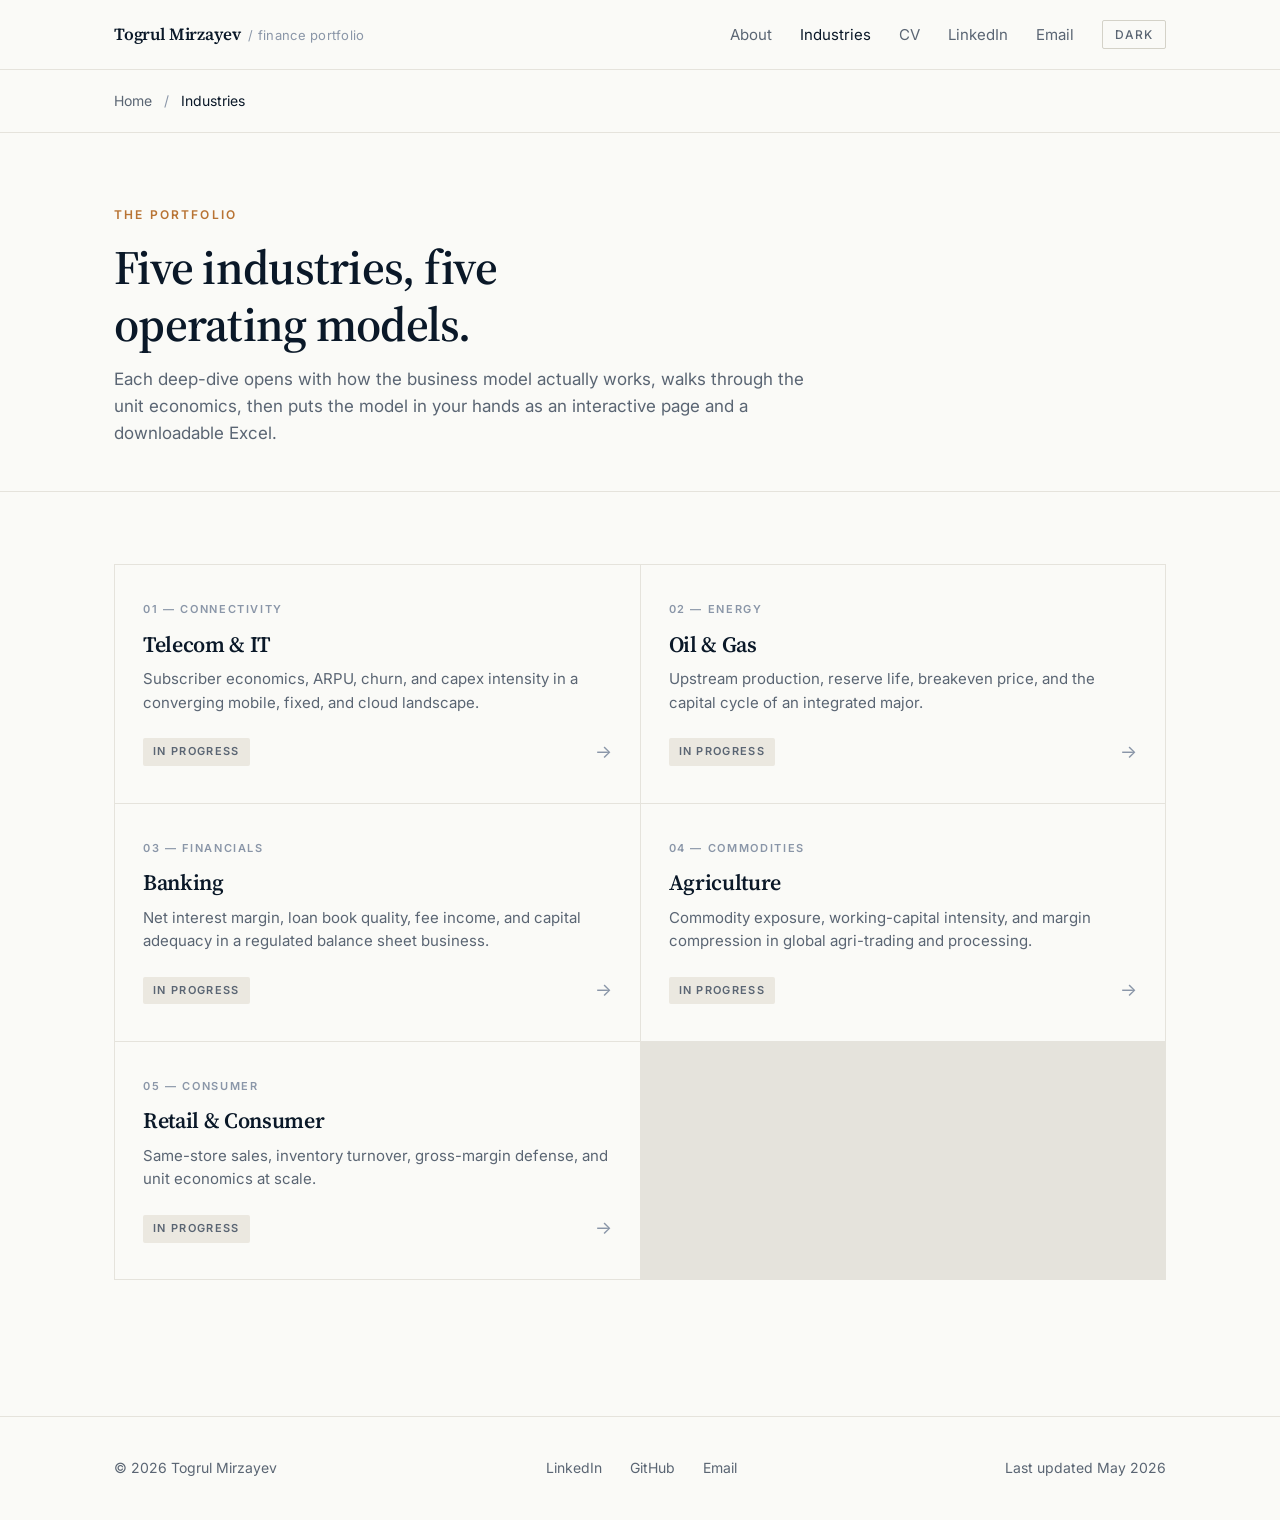
==== industries/index.html @ 83573c83 "Bootstrap finance portfolio site Vanilla HTML/CSS/JS scaffolding for a five-industry finance portfol" ====
<!doctype html>
<html lang="en">
<head>
  <meta charset="utf-8">
  <meta name="viewport" content="width=device-width, initial-scale=1">
  <title>Industries — Togrul Mirzayev</title>
  <meta name="description" content="Five industry operating models — Telecom &amp; IT, Oil &amp; Gas, Banking, Agriculture, and Retail/Consumer.">
  <link rel="stylesheet" href="../assets/css/styles.css">
  <script src="../assets/js/main.js"></script>
</head>
<body>

<header class="site-header">
  <div class="container">
    <a class="brand" href="../index.html">Togrul Mirzayev<span class="brand-sub">/ finance portfolio</span></a>
    <nav class="nav" aria-label="Primary">
      <a href="../about.html">About</a>
      <a href="index.html" class="active">Industries</a>
      <a href="../cv/cv.pdf">CV</a>
      <a href="https://www.linkedin.com/in/togrul-mirzayev/" target="_blank" rel="noopener">LinkedIn</a>
      <a href="mailto:mutaliboglutogrul@gmail.com">Email</a>
      <button class="theme-toggle" type="button" aria-label="Toggle dark mode">Dark</button>
    </nav>
  </div>
</header>

<div class="breadcrumb">
  <div class="container">
    <a href="../index.html">Home</a>
    <span class="sep">/</span>
    <span class="current">Industries</span>
  </div>
</div>

<section class="page-header">
  <div class="container">
    <div class="eyebrow">The portfolio</div>
    <h1>Five industries, five operating models.</h1>
    <p class="subtitle">Each deep-dive opens with how the business model actually works, walks through the unit economics, then puts the model in your hands as an interactive page and a downloadable Excel.</p>
  </div>
</section>

<section>
  <div class="container">
    <div class="industry-grid">

      <a class="industry-card" href="telecom-it/index.html">
        <div>
          <div class="sector">01 &mdash; Connectivity</div>
          <h3>Telecom &amp; IT</h3>
          <p>Subscriber economics, ARPU, churn, and capex intensity in a converging mobile, fixed, and cloud landscape.</p>
        </div>
        <div class="card-footer">
          <span class="status status-progress">In progress</span>
          <span class="arrow" aria-hidden="true">&rarr;</span>
        </div>
      </a>

      <a class="industry-card" href="oil-gas/index.html">
        <div>
          <div class="sector">02 &mdash; Energy</div>
          <h3>Oil &amp; Gas</h3>
          <p>Upstream production, reserve life, breakeven price, and the capital cycle of an integrated major.</p>
        </div>
        <div class="card-footer">
          <span class="status status-progress">In progress</span>
          <span class="arrow" aria-hidden="true">&rarr;</span>
        </div>
      </a>

      <a class="industry-card" href="banking/index.html">
        <div>
          <div class="sector">03 &mdash; Financials</div>
          <h3>Banking</h3>
          <p>Net interest margin, loan book quality, fee income, and capital adequacy in a regulated balance sheet business.</p>
        </div>
        <div class="card-footer">
          <span class="status status-progress">In progress</span>
          <span class="arrow" aria-hidden="true">&rarr;</span>
        </div>
      </a>

      <a class="industry-card" href="agriculture/index.html">
        <div>
          <div class="sector">04 &mdash; Commodities</div>
          <h3>Agriculture</h3>
          <p>Commodity exposure, working-capital intensity, and margin compression in global agri-trading and processing.</p>
        </div>
        <div class="card-footer">
          <span class="status status-progress">In progress</span>
          <span class="arrow" aria-hidden="true">&rarr;</span>
        </div>
      </a>

      <a class="industry-card" href="retail-consumer/index.html">
        <div>
          <div class="sector">05 &mdash; Consumer</div>
          <h3>Retail &amp; Consumer</h3>
          <p>Same-store sales, inventory turnover, gross-margin defense, and unit economics at scale.</p>
        </div>
        <div class="card-footer">
          <span class="status status-progress">In progress</span>
          <span class="arrow" aria-hidden="true">&rarr;</span>
        </div>
      </a>

    </div>
  </div>
</section>

<footer class="site-footer">
  <div class="container">
    <div>&copy; 2026 Togrul Mirzayev</div>
    <div class="footer-links">
      <a href="https://www.linkedin.com/in/togrul-mirzayev/" target="_blank" rel="noopener">LinkedIn</a>
      <a href="https://github.com/jackiDefi" target="_blank" rel="noopener">GitHub</a>
      <a href="mailto:mutaliboglutogrul@gmail.com">Email</a>
    </div>
    <div>Last updated May 2026</div>
  </div>
</footer>

</body>
</html>
---- assets/css/styles.css ----
/* ---------------------------------------------------------------
   Togrul Mirzayev — Finance Portfolio
   Single shared stylesheet. Editorial / restrained.
--------------------------------------------------------------- */

@import url('https://fonts.googleapis.com/css2?family=Inter:wght@400;500;600;700&family=Source+Serif+4:opsz,wght@8..60,400;8..60,500;8..60,600;8..60,700&display=swap');

:root {
  --bg: #fafaf7;
  --bg-elevated: #ffffff;
  --text: #0a1828;
  --text-muted: #5a6573;
  --text-subtle: #8a96a8;
  --accent: #b87333;
  --accent-hover: #a16429;
  --border: #e5e3dc;
  --border-strong: #d4d2c8;
  --hover-bg: #f1efe6;
  --status-progress-bg: #ebe8e0;
  --status-progress-text: #5a6573;
  --status-live-bg: #f3e4d3;
  --status-live-text: #8a5524;
  --negative: #c0392b;
}

[data-theme="dark"] {
  --bg: #0a1828;
  --bg-elevated: #0f2138;
  --text: #fafaf7;
  --text-muted: #9aa5b5;
  --text-subtle: #6a7585;
  --accent: #d49254;
  --accent-hover: #e0a468;
  --border: #1f2d40;
  --border-strong: #2a3a52;
  --hover-bg: #14243a;
  --status-progress-bg: #1f2d40;
  --status-progress-text: #9aa5b5;
  --status-live-bg: #3a2a18;
  --status-live-text: #e0a468;
  --negative: #e57363;
}

* { box-sizing: border-box; margin: 0; padding: 0; }
html { scroll-behavior: smooth; }

body {
  font-family: 'Inter', -apple-system, BlinkMacSystemFont, 'Segoe UI', sans-serif;
  background: var(--bg);
  color: var(--text);
  line-height: 1.6;
  font-size: 16px;
  -webkit-font-smoothing: antialiased;
  -moz-osx-font-smoothing: grayscale;
  transition: background-color 0.2s ease, color 0.2s ease;
}

h1, h2, h3, h4, h5, h6 {
  font-family: 'Source Serif 4', 'Source Serif Pro', Georgia, serif;
  font-weight: 600;
  letter-spacing: -0.015em;
  line-height: 1.2;
  color: var(--text);
}

a { color: var(--accent); text-decoration: none; }
a:hover { color: var(--accent-hover); }

.container {
  max-width: 1100px;
  margin: 0 auto;
  padding: 0 1.5rem;
}
.container-narrow {
  max-width: 720px;
  margin: 0 auto;
  padding: 0 1.5rem;
}

/* ----- Header ----- */
.site-header {
  border-bottom: 1px solid var(--border);
  padding: 1.25rem 0;
  background: var(--bg);
  position: sticky;
  top: 0;
  z-index: 10;
}
.site-header .container {
  display: flex;
  align-items: center;
  justify-content: space-between;
  gap: 2rem;
}
.brand {
  font-family: 'Source Serif 4', Georgia, serif;
  font-weight: 600;
  font-size: 1.0625rem;
  color: var(--text);
  letter-spacing: -0.01em;
}
.brand:hover { color: var(--accent); }
.brand-sub {
  font-family: 'Inter', sans-serif;
  font-weight: 400;
  font-size: 0.8125rem;
  color: var(--text-subtle);
  margin-left: 0.5rem;
  letter-spacing: 0.02em;
}

.nav {
  display: flex;
  align-items: center;
  gap: 1.75rem;
  font-size: 0.9375rem;
}
.nav a {
  color: var(--text-muted);
  transition: color 0.15s ease;
}
.nav a:hover, .nav a.active { color: var(--text); }

.theme-toggle {
  background: none;
  border: 1px solid var(--border-strong);
  color: var(--text-muted);
  padding: 0.375rem 0.75rem;
  font-family: inherit;
  font-size: 0.75rem;
  cursor: pointer;
  border-radius: 2px;
  letter-spacing: 0.08em;
  text-transform: uppercase;
  font-weight: 500;
  transition: color 0.15s ease, border-color 0.15s ease;
}
.theme-toggle:hover { color: var(--text); border-color: var(--text-muted); }

/* ----- Hero ----- */
.hero {
  padding: 5.5rem 0 4rem;
  border-bottom: 1px solid var(--border);
}
.hero h1 {
  font-size: clamp(2.25rem, 5.5vw, 3.75rem);
  margin-bottom: 1.25rem;
  max-width: 22ch;
}
.hero .headline {
  font-size: clamp(1.0625rem, 1.8vw, 1.25rem);
  color: var(--accent);
  font-weight: 500;
  margin-bottom: 2rem;
  max-width: 52rem;
  line-height: 1.45;
}
.hero .bio {
  font-size: 1.0625rem;
  color: var(--text-muted);
  max-width: 42rem;
}
.value-prop {
  border-left: 3px solid var(--accent);
  padding: 0.5rem 0 0.5rem 1.5rem;
  margin-top: 2.5rem;
  max-width: 44rem;
}
.value-prop p {
  font-family: 'Source Serif 4', Georgia, serif;
  font-size: 1.1875rem;
  font-style: italic;
  color: var(--text);
  line-height: 1.5;
}

/* ----- Section ----- */
section { padding: 4.5rem 0; }
.section-header { margin-bottom: 2.75rem; }
.section-eyebrow {
  font-size: 0.75rem;
  text-transform: uppercase;
  letter-spacing: 0.18em;
  color: var(--accent);
  margin-bottom: 0.875rem;
  font-weight: 600;
  font-family: 'Inter', sans-serif;
}
.section-title {
  font-size: clamp(1.625rem, 3vw, 2.125rem);
  margin-bottom: 0.75rem;
}
.section-lede {
  color: var(--text-muted);
  max-width: 44rem;
  font-size: 1.0625rem;
}

/* ----- Industry grid ----- */
.industry-grid {
  display: grid;
  grid-template-columns: repeat(2, 1fr);
  gap: 1px;
  background: var(--border);
  border: 1px solid var(--border);
}
.industry-card {
  background: var(--bg);
  padding: 2.25rem 1.75rem;
  color: inherit;
  display: flex;
  flex-direction: column;
  justify-content: space-between;
  min-height: 200px;
  transition: background 0.15s ease;
  position: relative;
}
.industry-card:hover { background: var(--hover-bg); color: inherit; }
.industry-card h3 {
  font-size: 1.375rem;
  margin-bottom: 0.625rem;
}
.industry-card .sector {
  font-size: 0.6875rem;
  text-transform: uppercase;
  letter-spacing: 0.15em;
  color: var(--text-subtle);
  margin-bottom: 0.75rem;
  font-weight: 600;
}
.industry-card p {
  color: var(--text-muted);
  font-size: 0.9375rem;
  margin-bottom: 1.5rem;
  line-height: 1.55;
}
.industry-card .card-footer {
  display: flex;
  align-items: center;
  justify-content: space-between;
  margin-top: auto;
}
.industry-card .arrow {
  color: var(--text-subtle);
  font-size: 1.125rem;
  transition: transform 0.15s ease, color 0.15s ease;
}
.industry-card:hover .arrow {
  transform: translateX(4px);
  color: var(--accent);
}

.status {
  display: inline-block;
  font-size: 0.6875rem;
  font-weight: 600;
  text-transform: uppercase;
  letter-spacing: 0.12em;
  padding: 0.3125rem 0.625rem;
  border-radius: 2px;
  font-family: 'Inter', sans-serif;
}
.status-progress {
  background: var(--status-progress-bg);
  color: var(--status-progress-text);
}
.status-live {
  background: var(--status-live-bg);
  color: var(--status-live-text);
}

/* ----- Page header (about / industries / individual) ----- */
.page-header {
  padding: 4.5rem 0 2.75rem;
  border-bottom: 1px solid var(--border);
}
.page-header .eyebrow {
  font-size: 0.75rem;
  text-transform: uppercase;
  letter-spacing: 0.18em;
  color: var(--accent);
  margin-bottom: 0.875rem;
  font-weight: 600;
}
.page-header h1 {
  font-size: clamp(2rem, 4.5vw, 3rem);
  margin-bottom: 0.75rem;
  max-width: 22ch;
}
.page-header .subtitle {
  color: var(--text-muted);
  font-size: 1.0625rem;
  max-width: 44rem;
}

/* ----- Prose ----- */
.prose {
  max-width: 44rem;
  font-size: 1.0625rem;
}
.prose p {
  margin-bottom: 1.25rem;
  color: var(--text);
  line-height: 1.7;
}
.prose h2 {
  font-size: 1.5rem;
  margin: 2.75rem 0 1rem;
}
.prose h3 {
  font-size: 1.1875rem;
  margin: 2rem 0 0.75rem;
}
.prose ul, .prose ol {
  margin: 0 0 1.25rem 1.5rem;
  color: var(--text);
}
.prose li { margin-bottom: 0.375rem; line-height: 1.65; }

/* ----- Detail list (about page) ----- */
.detail-grid {
  display: grid;
  grid-template-columns: 180px 1fr;
  gap: 1.5rem 2.5rem;
  margin: 2.5rem 0;
  max-width: 44rem;
}
.detail-grid dt {
  font-size: 0.75rem;
  text-transform: uppercase;
  letter-spacing: 0.12em;
  color: var(--text-subtle);
  padding-top: 0.25rem;
  font-weight: 600;
}
.detail-grid dd { color: var(--text); }
.detail-grid dd ul { list-style: none; }
.detail-grid dd li { padding: 0.125rem 0; }

/* ----- Buttons ----- */
.btn {
  display: inline-block;
  background: var(--text);
  color: var(--bg);
  padding: 0.8125rem 1.5rem;
  font-weight: 500;
  font-size: 0.9375rem;
  border-radius: 2px;
  transition: background 0.15s ease;
  border: 1px solid var(--text);
  cursor: pointer;
  font-family: inherit;
}
.btn:hover { background: var(--accent); border-color: var(--accent); color: var(--bg); }
.btn-outline {
  background: transparent;
  color: var(--text);
}
.btn-outline:hover { background: var(--text); color: var(--bg); }

/* ----- Breadcrumb ----- */
.breadcrumb {
  padding: 1.25rem 0;
  font-size: 0.875rem;
  color: var(--text-muted);
  border-bottom: 1px solid var(--border);
}
.breadcrumb a { color: var(--text-muted); }
.breadcrumb a:hover { color: var(--text); }
.breadcrumb .sep { margin: 0 0.5rem; color: var(--text-subtle); }
.breadcrumb .current { color: var(--text); }

/* ----- Coming soon block ----- */
.coming-soon {
  padding: 6rem 0;
  text-align: center;
}
.coming-soon .eyebrow {
  display: inline-block;
  font-size: 0.75rem;
  text-transform: uppercase;
  letter-spacing: 0.18em;
  color: var(--accent);
  margin-bottom: 1.5rem;
  font-weight: 600;
}
.coming-soon h1 {
  font-size: clamp(2rem, 4vw, 2.75rem);
  margin-bottom: 1rem;
}
.coming-soon p {
  color: var(--text-muted);
  max-width: 36rem;
  margin: 0 auto 2rem;
  font-size: 1.0625rem;
}
.coming-soon .scope {
  max-width: 36rem;
  margin: 2.5rem auto 0;
  text-align: left;
  padding: 1.75rem;
  border: 1px solid var(--border);
  border-radius: 2px;
}
.coming-soon .scope h3 {
  font-size: 0.75rem;
  text-transform: uppercase;
  letter-spacing: 0.15em;
  color: var(--accent);
  margin-bottom: 1rem;
  font-weight: 600;
  font-family: 'Inter', sans-serif;
}
.coming-soon .scope ul {
  list-style: none;
  color: var(--text);
}
.coming-soon .scope li {
  padding: 0.5rem 0;
  border-bottom: 1px solid var(--border);
  font-size: 0.9375rem;
}
.coming-soon .scope li:last-child { border-bottom: none; }

/* ----- Footer ----- */
.site-footer {
  border-top: 1px solid var(--border);
  padding: 2.5rem 0;
  margin-top: 4rem;
  font-size: 0.875rem;
  color: var(--text-muted);
}
.site-footer .container {
  display: flex;
  justify-content: space-between;
  align-items: center;
  flex-wrap: wrap;
  gap: 1rem;
}
.footer-links {
  display: flex;
  gap: 1.75rem;
}
.footer-links a { color: var(--text-muted); }
.footer-links a:hover { color: var(--text); }

/* ----- Tabular numbers ----- */
.num, td.num, .num td, .tabular {
  font-variant-numeric: tabular-nums;
}

/* ----- Responsive ----- */
@media (max-width: 768px) {
  .industry-grid { grid-template-columns: 1fr; }
  .hero { padding: 3.5rem 0 3rem; }
  section { padding: 3rem 0; }
  .detail-grid { grid-template-columns: 1fr; gap: 0.25rem 0; }
  .detail-grid dt { padding-top: 1.25rem; }
  .nav { gap: 1.25rem; font-size: 0.875rem; }
  .site-header .container { flex-wrap: wrap; }
  .site-footer .container { flex-direction: column; text-align: center; }
  .footer-links { flex-wrap: wrap; justify-content: center; }
}

@media (max-width: 480px) {
  .container, .container-narrow { padding: 0 1.25rem; }
  .nav { gap: 1rem; font-size: 0.8125rem; }
  .brand-sub { display: none; }
}
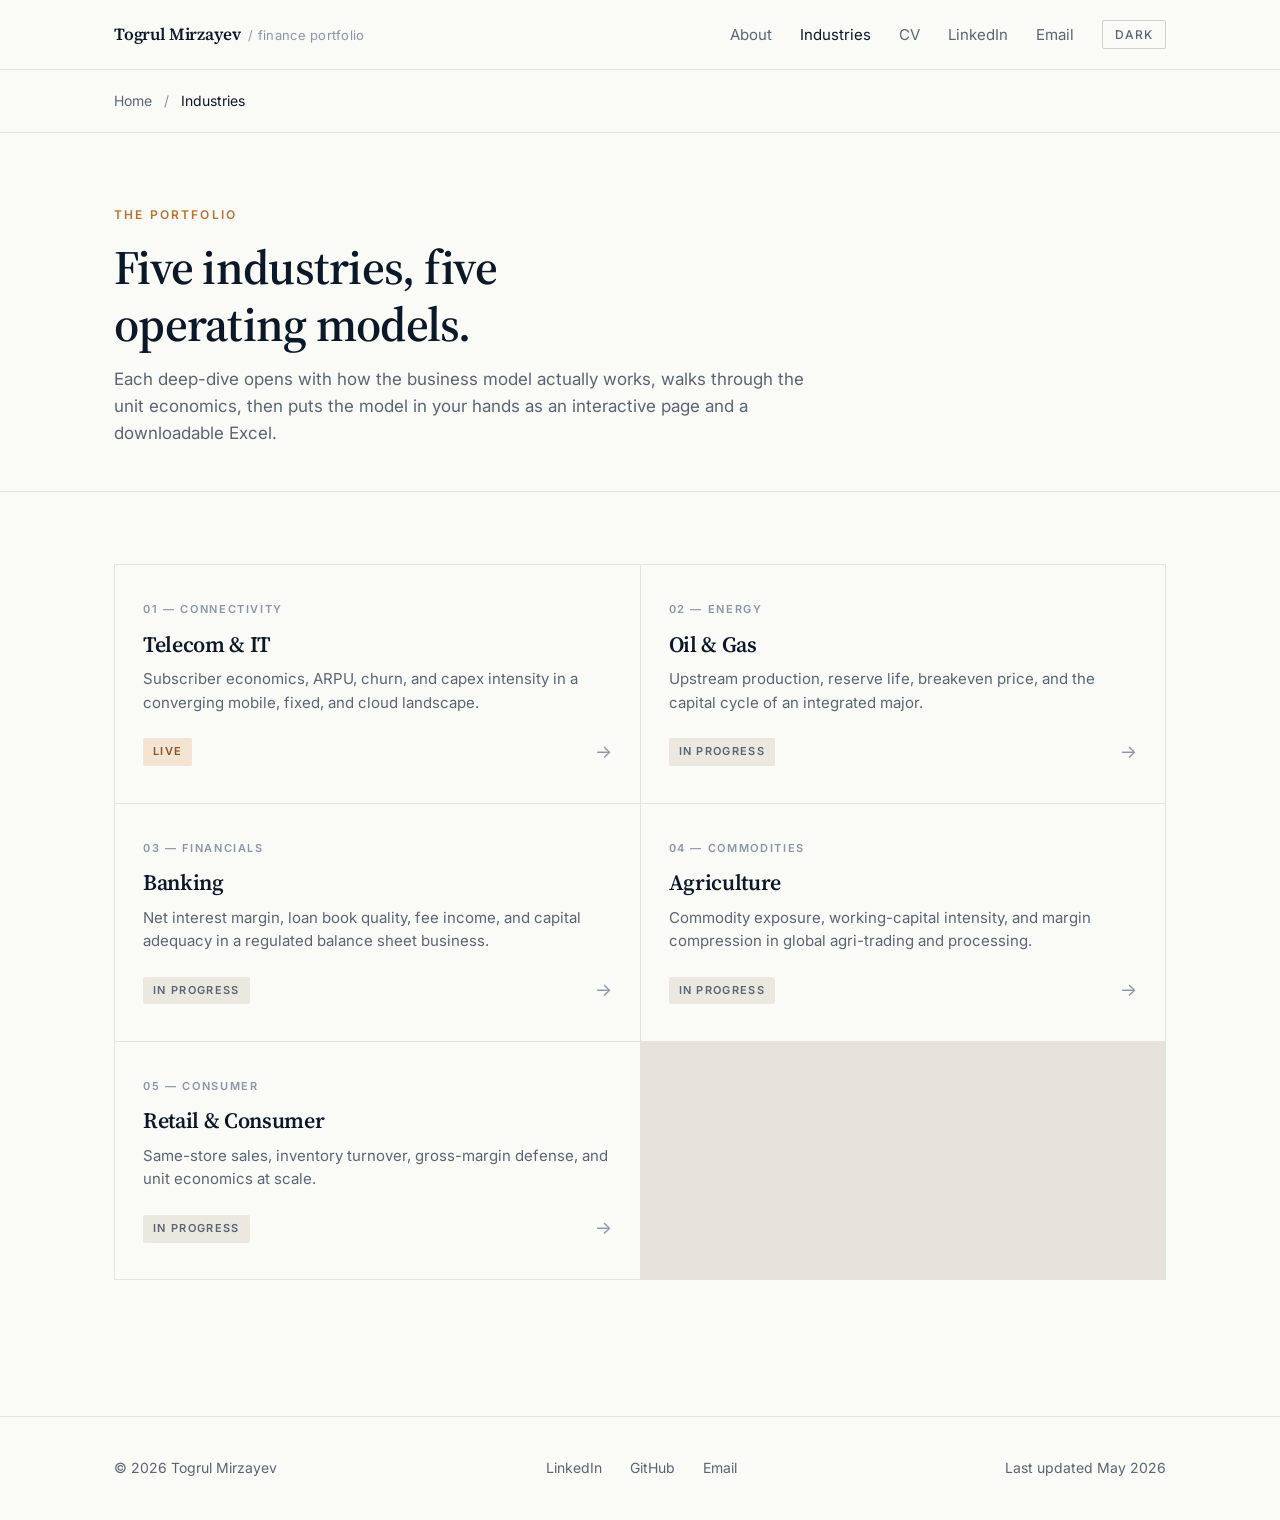
==== commit 47391d8a: "Add Telecom & IT deep-dive Replaces the "Coming soon" placeholder with the full deep-dive: industry " ====
--- a/industries/index.html
+++ b/industries/index.html
@@ -16,7 +16,7 @@
     <nav class="nav" aria-label="Primary">
       <a href="../about.html">About</a>
       <a href="index.html" class="active">Industries</a>
-      <a href="../cv/cv.pdf">CV</a>
+      <a href="../cv/cv.pdf" download="Togrul-Mirzayev-CV.pdf">CV</a>
       <a href="https://www.linkedin.com/in/togrul-mirzayev/" target="_blank" rel="noopener">LinkedIn</a>
       <a href="mailto:mutaliboglutogrul@gmail.com">Email</a>
       <button class="theme-toggle" type="button" aria-label="Toggle dark mode">Dark</button>
@@ -51,7 +51,7 @@
           <p>Subscriber economics, ARPU, churn, and capex intensity in a converging mobile, fixed, and cloud landscape.</p>
         </div>
         <div class="card-footer">
-          <span class="status status-progress">In progress</span>
+          <span class="status status-live">Live</span>
           <span class="arrow" aria-hidden="true">&rarr;</span>
         </div>
       </a>
--- a/assets/css/styles.css
+++ b/assets/css/styles.css
@@ -449,6 +449,321 @@
   font-variant-numeric: tabular-nums;
 }
 
+/* ----- Interactive operating model ----- */
+.model {
+  display: grid;
+  grid-template-columns: 340px 1fr;
+  gap: 2.5rem;
+  margin: 2rem 0;
+  align-items: start;
+}
+.model-inputs {
+  background: var(--bg);
+  border: 1px solid var(--border);
+  padding: 1.75rem 1.5rem;
+  position: sticky;
+  top: 5rem;
+}
+.model-inputs h3 {
+  font-size: 0.75rem;
+  text-transform: uppercase;
+  letter-spacing: 0.15em;
+  color: var(--accent);
+  margin-bottom: 1.25rem;
+  font-weight: 600;
+  font-family: 'Inter', sans-serif;
+}
+.input-group {
+  display: block;
+  margin-bottom: 1rem;
+}
+.input-group:last-of-type { margin-bottom: 0.5rem; }
+.input-group label {
+  display: flex;
+  justify-content: space-between;
+  align-items: baseline;
+  font-size: 0.8125rem;
+  color: var(--text-muted);
+  margin-bottom: 0.375rem;
+}
+.input-group label .unit {
+  color: var(--text-subtle);
+  font-size: 0.75rem;
+}
+.input-group .value-display {
+  font-variant-numeric: tabular-nums;
+  color: var(--text);
+  font-weight: 600;
+  font-size: 0.9375rem;
+}
+.input-group input[type="range"] {
+  width: 100%;
+  -webkit-appearance: none;
+  appearance: none;
+  height: 4px;
+  background: var(--border-strong);
+  border-radius: 2px;
+  outline: none;
+  margin: 0.25rem 0;
+}
+.input-group input[type="range"]::-webkit-slider-thumb {
+  -webkit-appearance: none;
+  appearance: none;
+  width: 16px;
+  height: 16px;
+  background: var(--accent);
+  border-radius: 50%;
+  cursor: pointer;
+  transition: transform 0.1s ease;
+}
+.input-group input[type="range"]::-webkit-slider-thumb:hover { transform: scale(1.15); }
+.input-group input[type="range"]::-moz-range-thumb {
+  width: 16px;
+  height: 16px;
+  background: var(--accent);
+  border-radius: 50%;
+  cursor: pointer;
+  border: none;
+}
+.input-divider {
+  border-top: 1px solid var(--border);
+  margin: 1.25rem 0;
+}
+.input-section-label {
+  font-size: 0.6875rem;
+  text-transform: uppercase;
+  letter-spacing: 0.12em;
+  color: var(--text-subtle);
+  margin-bottom: 0.75rem;
+  font-weight: 600;
+}
+.btn-reset {
+  margin-top: 1.25rem;
+  width: 100%;
+  background: transparent;
+  color: var(--text-muted);
+  border: 1px solid var(--border-strong);
+  padding: 0.5rem 1rem;
+  font-size: 0.8125rem;
+  font-family: inherit;
+  cursor: pointer;
+  border-radius: 2px;
+  transition: color 0.15s ease, border-color 0.15s ease;
+}
+.btn-reset:hover { color: var(--text); border-color: var(--text-muted); }
+
+.model-outputs {
+  min-width: 0;
+}
+
+/* ----- Forecast tables ----- */
+.fin-table {
+  width: 100%;
+  border-collapse: collapse;
+  font-size: 0.875rem;
+  font-variant-numeric: tabular-nums;
+  margin-bottom: 1.5rem;
+}
+.fin-table caption {
+  text-align: left;
+  font-size: 0.6875rem;
+  text-transform: uppercase;
+  letter-spacing: 0.15em;
+  color: var(--accent);
+  font-weight: 600;
+  font-family: 'Inter', sans-serif;
+  padding-bottom: 0.75rem;
+  caption-side: top;
+}
+.fin-table thead th {
+  text-align: right;
+  padding: 0.625rem 0.75rem;
+  font-size: 0.75rem;
+  font-weight: 600;
+  color: var(--text-subtle);
+  text-transform: uppercase;
+  letter-spacing: 0.08em;
+  border-bottom: 1px solid var(--border-strong);
+}
+.fin-table thead th:first-child {
+  text-align: left;
+  color: var(--text-muted);
+}
+.fin-table tbody td {
+  padding: 0.5rem 0.75rem;
+  text-align: right;
+  border-bottom: 1px solid var(--border);
+  color: var(--text);
+}
+.fin-table tbody td:first-child {
+  text-align: left;
+  color: var(--text-muted);
+  font-weight: 500;
+}
+.fin-table tbody tr.subtotal td {
+  border-top: 1px solid var(--border-strong);
+  border-bottom: 1px solid var(--border-strong);
+  font-weight: 600;
+  background: var(--hover-bg);
+}
+.fin-table tbody tr.subtotal td:first-child { color: var(--text); }
+.fin-table .negative { color: var(--negative); }
+
+/* ----- DCF summary box ----- */
+.dcf-summary {
+  display: grid;
+  grid-template-columns: repeat(4, 1fr);
+  gap: 1px;
+  background: var(--border);
+  border: 1px solid var(--border);
+  margin: 1.5rem 0 2rem;
+}
+.dcf-cell {
+  background: var(--bg);
+  padding: 1.25rem 1rem;
+}
+.dcf-cell .label {
+  font-size: 0.6875rem;
+  text-transform: uppercase;
+  letter-spacing: 0.12em;
+  color: var(--text-subtle);
+  margin-bottom: 0.375rem;
+  font-weight: 600;
+}
+.dcf-cell .figure {
+  font-size: 1.5rem;
+  font-weight: 600;
+  font-family: 'Source Serif 4', Georgia, serif;
+  font-variant-numeric: tabular-nums;
+  letter-spacing: -0.01em;
+  color: var(--text);
+}
+.dcf-cell .unit {
+  display: block;
+  font-size: 0.75rem;
+  color: var(--text-subtle);
+  margin-top: 0.25rem;
+  font-family: 'Inter', sans-serif;
+  font-weight: 400;
+}
+
+/* ----- Chart containers ----- */
+.chart-row {
+  display: grid;
+  grid-template-columns: 1fr 1fr;
+  gap: 1.5rem;
+  margin-bottom: 2rem;
+}
+.chart-container {
+  background: var(--bg);
+  border: 1px solid var(--border);
+  padding: 1.25rem;
+}
+.chart-container h4 {
+  font-size: 0.6875rem;
+  text-transform: uppercase;
+  letter-spacing: 0.15em;
+  color: var(--accent);
+  margin-bottom: 1rem;
+  font-weight: 600;
+  font-family: 'Inter', sans-serif;
+}
+.chart-container .canvas-wrap {
+  position: relative;
+  height: 220px;
+}
+
+/* ----- Comparison table (case study) ----- */
+.compare-table {
+  width: 100%;
+  border-collapse: collapse;
+  font-size: 0.9375rem;
+  font-variant-numeric: tabular-nums;
+  margin: 1.5rem 0;
+}
+.compare-table th, .compare-table td {
+  padding: 0.875rem 1rem;
+  border-bottom: 1px solid var(--border);
+  text-align: right;
+}
+.compare-table th { color: var(--text-subtle); font-weight: 600; font-size: 0.75rem; text-transform: uppercase; letter-spacing: 0.1em; }
+.compare-table th:first-child, .compare-table td:first-child { text-align: left; color: var(--text-muted); }
+
+/* ----- Source / assumption pill ----- */
+.tag {
+  display: inline-block;
+  font-size: 0.6875rem;
+  text-transform: uppercase;
+  letter-spacing: 0.1em;
+  padding: 0.1875rem 0.5rem;
+  border-radius: 2px;
+  font-weight: 600;
+  margin-left: 0.5rem;
+  vertical-align: middle;
+}
+.tag-source { background: var(--status-progress-bg); color: var(--status-progress-text); }
+.tag-assume { background: var(--status-live-bg); color: var(--status-live-text); }
+
+/* ----- Prev / next industry nav ----- */
+.industry-nav {
+  display: grid;
+  grid-template-columns: 1fr 1fr;
+  gap: 1px;
+  background: var(--border);
+  border: 1px solid var(--border);
+  margin-top: 3rem;
+}
+.industry-nav a {
+  background: var(--bg);
+  padding: 1.5rem 1.5rem;
+  color: inherit;
+  transition: background 0.15s ease;
+}
+.industry-nav a:hover { background: var(--hover-bg); }
+.industry-nav .direction {
+  font-size: 0.6875rem;
+  text-transform: uppercase;
+  letter-spacing: 0.15em;
+  color: var(--text-subtle);
+  margin-bottom: 0.375rem;
+  font-weight: 600;
+}
+.industry-nav .label {
+  font-family: 'Source Serif 4', Georgia, serif;
+  font-size: 1.125rem;
+  font-weight: 600;
+  color: var(--text);
+}
+.industry-nav .next { text-align: right; }
+.industry-nav .disabled {
+  background: var(--bg);
+  padding: 1.5rem;
+  color: var(--text-subtle);
+}
+.industry-nav .disabled .label { color: var(--text-subtle); }
+
+/* ----- Section divider for in-page jumps ----- */
+.section-divider {
+  border-top: 1px solid var(--border);
+  margin: 3rem 0;
+}
+
+/* ----- Responsive: model layout collapses ----- */
+@media (max-width: 900px) {
+  .model { grid-template-columns: 1fr; gap: 1.5rem; }
+  .model-inputs { position: static; }
+  .chart-row { grid-template-columns: 1fr; }
+  .dcf-summary { grid-template-columns: repeat(2, 1fr); }
+}
+
+@media (max-width: 768px) {
+  .industry-nav { grid-template-columns: 1fr; }
+  .industry-nav .next { text-align: left; }
+  .fin-table { font-size: 0.8125rem; }
+  .fin-table thead th, .fin-table tbody td { padding: 0.5rem 0.5rem; }
+  .compare-table { font-size: 0.875rem; }
+}
+
 /* ----- Responsive ----- */
 @media (max-width: 768px) {
   .industry-grid { grid-template-columns: 1fr; }
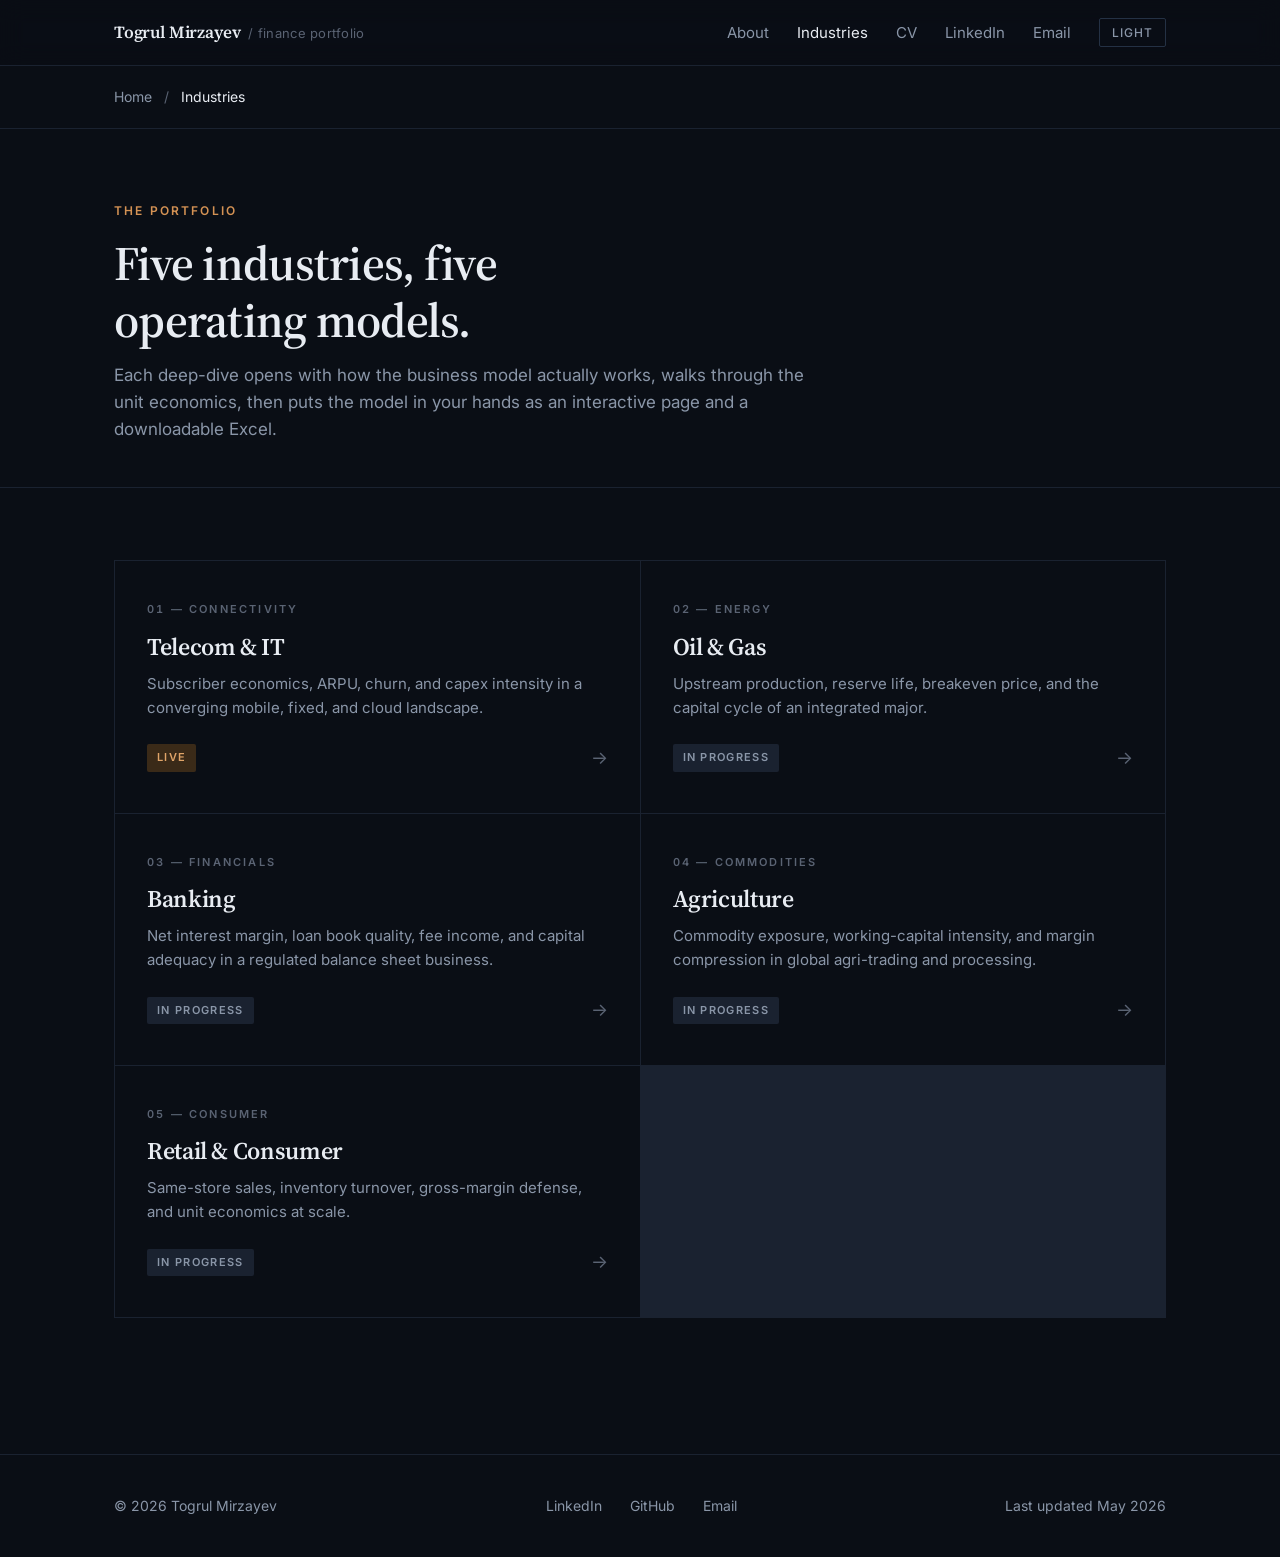
==== commit f186fac9: "Fix redesign: cache-bust assets, restructure stats bar, override section padding Three fixes after t" ====
--- a/industries/index.html
+++ b/industries/index.html
@@ -5,8 +5,8 @@
   <meta name="viewport" content="width=device-width, initial-scale=1">
   <title>Industries — Togrul Mirzayev</title>
   <meta name="description" content="Five industry operating models — Telecom &amp; IT, Oil &amp; Gas, Banking, Agriculture, and Retail/Consumer.">
-  <link rel="stylesheet" href="../assets/css/styles.css">
-  <script src="../assets/js/main.js"></script>
+  <link rel="stylesheet" href="../assets/css/styles.css?v=3">
+  <script src="../assets/js/main.js?v=3"></script>
 </head>
 <body>
 
--- a/assets/css/styles.css
+++ b/assets/css/styles.css
@@ -5,40 +5,55 @@
 
 @import url('https://fonts.googleapis.com/css2?family=Inter:wght@400;500;600;700&family=Source+Serif+4:opsz,wght@8..60,400;8..60,500;8..60,600;8..60,700&display=swap');
 
+/* DEFAULT = DARK — premium finance terminal aesthetic.
+   Light theme is opt-in via .theme-toggle (sets data-theme="light"). */
+
 :root {
-  --bg: #fafaf7;
-  --bg-elevated: #ffffff;
-  --text: #0a1828;
-  --text-muted: #5a6573;
-  --text-subtle: #8a96a8;
-  --accent: #b87333;
-  --accent-hover: #a16429;
-  --border: #e5e3dc;
-  --border-strong: #d4d2c8;
-  --hover-bg: #f1efe6;
-  --status-progress-bg: #ebe8e0;
-  --status-progress-text: #5a6573;
-  --status-live-bg: #f3e4d3;
-  --status-live-text: #8a5524;
-  --negative: #c0392b;
-}
-
-[data-theme="dark"] {
-  --bg: #0a1828;
-  --bg-elevated: #0f2138;
-  --text: #fafaf7;
-  --text-muted: #9aa5b5;
-  --text-subtle: #6a7585;
-  --accent: #d49254;
-  --accent-hover: #e0a468;
-  --border: #1f2d40;
-  --border-strong: #2a3a52;
-  --hover-bg: #14243a;
-  --status-progress-bg: #1f2d40;
-  --status-progress-text: #9aa5b5;
-  --status-live-bg: #3a2a18;
-  --status-live-text: #e0a468;
-  --negative: #e57363;
+  --bg:                  #0a0e15;   /* very dark — slight blue tint, not pure black */
+  --bg-elevated:         #11161f;
+  --bg-card:             #0f141c;
+  --text:                #e8ecf2;   /* off-white — easier on eyes than pure white */
+  --text-muted:          #8a96a8;
+  --text-subtle:         #5a6373;
+  --accent:              #d49254;   /* warm copper — Bloomberg-ish, sophisticated */
+  --accent-bright:       #e8a866;
+  --accent-hover:        #e0a468;
+  --accent-muted:        #8a5e34;
+  --accent-secondary:    #6fb3ff;   /* subtle blue for links / chart accents */
+  --border:              #1a2230;
+  --border-strong:       #243144;
+  --hover-bg:            #131b27;
+  --status-progress-bg:  #1a2230;
+  --status-progress-text:#8a96a8;
+  --status-live-bg:      #3a2a18;
+  --status-live-text:    #e0a468;
+  --negative:            #f87171;
+  --positive:            #4ade80;
+  --grid-line:           #161e2a;   /* very subtle grid for canvas backgrounds */
+}
+
+[data-theme="light"] {
+  --bg:                  #fafaf7;
+  --bg-elevated:         #ffffff;
+  --bg-card:             #ffffff;
+  --text:                #0a1828;
+  --text-muted:          #5a6573;
+  --text-subtle:         #8a96a8;
+  --accent:              #b87333;
+  --accent-bright:       #c98441;
+  --accent-hover:        #a16429;
+  --accent-muted:        #d4a47a;
+  --accent-secondary:    #2563eb;
+  --border:              #e5e3dc;
+  --border-strong:       #d4d2c8;
+  --hover-bg:            #f1efe6;
+  --status-progress-bg:  #ebe8e0;
+  --status-progress-text:#5a6573;
+  --status-live-bg:      #f3e4d3;
+  --status-live-text:    #8a5524;
+  --negative:            #c0392b;
+  --positive:            #2c7a3e;
+  --grid-line:           #ece9df;
 }
 
 * { box-sizing: border-box; margin: 0; padding: 0; }
@@ -80,11 +95,16 @@
 /* ----- Header ----- */
 .site-header {
   border-bottom: 1px solid var(--border);
-  padding: 1.25rem 0;
-  background: var(--bg);
+  padding: 1.125rem 0;
+  background: rgba(10, 14, 21, 0.85);
+  backdrop-filter: saturate(180%) blur(12px);
+  -webkit-backdrop-filter: saturate(180%) blur(12px);
   position: sticky;
   top: 0;
   z-index: 10;
+}
+[data-theme="light"] .site-header {
+  background: rgba(250, 250, 247, 0.85);
 }
 .site-header .container {
   display: flex;
@@ -139,16 +159,58 @@
 
 /* ----- Hero ----- */
 .hero {
-  padding: 5.5rem 0 4rem;
+  position: relative;
+  padding: 6.5rem 0 5rem;
   border-bottom: 1px solid var(--border);
+  overflow: hidden;
+  isolation: isolate;
+}
+.hero-canvas {
+  position: absolute;
+  inset: 0;
+  width: 100%;
+  height: 100%;
+  z-index: 0;
+  opacity: 0.55;
+  pointer-events: none;
+}
+.hero .container {
+  position: relative;
+  z-index: 1;
+}
+.hero .eyebrow {
+  font-size: 0.6875rem;
+  text-transform: uppercase;
+  letter-spacing: 0.2em;
+  color: var(--accent);
+  margin-bottom: 1.5rem;
+  font-weight: 600;
+  display: inline-flex;
+  align-items: center;
+  gap: 0.5rem;
+}
+.hero .eyebrow::before {
+  content: '';
+  display: inline-block;
+  width: 6px;
+  height: 6px;
+  background: var(--accent);
+  border-radius: 50%;
+  animation: pulse 2.4s ease-in-out infinite;
+}
+@keyframes pulse {
+  0%, 100% { opacity: 1; transform: scale(1); }
+  50%      { opacity: 0.4; transform: scale(1.4); }
 }
 .hero h1 {
-  font-size: clamp(2.25rem, 5.5vw, 3.75rem);
-  margin-bottom: 1.25rem;
+  font-size: clamp(2.5rem, 6vw, 4.25rem);
+  margin-bottom: 1.5rem;
   max-width: 22ch;
+  letter-spacing: -0.025em;
+  font-weight: 700;
 }
 .hero .headline {
-  font-size: clamp(1.0625rem, 1.8vw, 1.25rem);
+  font-size: clamp(1.0625rem, 1.8vw, 1.3125rem);
   color: var(--accent);
   font-weight: 500;
   margin-bottom: 2rem;
@@ -159,12 +221,14 @@
   font-size: 1.0625rem;
   color: var(--text-muted);
   max-width: 42rem;
+  line-height: 1.7;
 }
 .value-prop {
   border-left: 3px solid var(--accent);
   padding: 0.5rem 0 0.5rem 1.5rem;
   margin-top: 2.5rem;
   max-width: 44rem;
+  background: linear-gradient(90deg, rgba(212, 146, 84, 0.06), transparent 50%);
 }
 .value-prop p {
   font-family: 'Source Serif 4', Georgia, serif;
@@ -172,6 +236,57 @@
   font-style: italic;
   color: var(--text);
   line-height: 1.5;
+}
+
+/* ----- Stats bar (under hero) ----- */
+.stats-bar {
+  display: grid;
+  grid-template-columns: repeat(4, 1fr);
+  gap: 1px;
+  background: var(--border);
+  border-top: 1px solid var(--border);
+  border-bottom: 1px solid var(--border);
+  padding: 0;       /* override section { padding: 4.5rem 0 } */
+}
+.stat {
+  background: var(--bg);
+  padding: 1.5rem 1.5rem;
+  display: flex;
+  flex-direction: column;
+  gap: 0.375rem;
+}
+.stat-value {
+  font-family: 'Source Serif 4', Georgia, serif;
+  font-size: clamp(1.75rem, 3vw, 2.5rem);
+  font-weight: 600;
+  color: var(--text);
+  font-variant-numeric: tabular-nums;
+  letter-spacing: -0.02em;
+  line-height: 1;
+}
+.stat-value .unit {
+  font-family: 'Inter', sans-serif;
+  font-size: 0.75rem;
+  font-weight: 400;
+  color: var(--text-subtle);
+  margin-left: 0.25rem;
+  vertical-align: super;
+}
+.stat-label {
+  font-size: 0.6875rem;
+  text-transform: uppercase;
+  letter-spacing: 0.15em;
+  color: var(--text-subtle);
+  font-weight: 600;
+}
+.stat-trend {
+  font-size: 0.75rem;
+  color: var(--positive);
+  font-variant-numeric: tabular-nums;
+  margin-top: 0.125rem;
+}
+@media (max-width: 768px) {
+  .stats-bar { grid-template-columns: repeat(2, 1fr); }
 }
 
 /* ----- Section ----- */
@@ -206,47 +321,64 @@
 }
 .industry-card {
   background: var(--bg);
-  padding: 2.25rem 1.75rem;
+  padding: 2.5rem 2rem;
   color: inherit;
   display: flex;
   flex-direction: column;
   justify-content: space-between;
-  min-height: 200px;
-  transition: background 0.15s ease;
+  min-height: 220px;
+  transition: background 0.2s ease, border-color 0.2s ease;
   position: relative;
+  overflow: hidden;
+}
+.industry-card::before {
+  content: '';
+  position: absolute;
+  inset: 0;
+  background: linear-gradient(135deg, rgba(212, 146, 84, 0.04) 0%, transparent 60%);
+  opacity: 0;
+  transition: opacity 0.3s ease;
+  pointer-events: none;
 }
 .industry-card:hover { background: var(--hover-bg); color: inherit; }
+.industry-card:hover::before { opacity: 1; }
 .industry-card h3 {
-  font-size: 1.375rem;
+  font-size: 1.5rem;
   margin-bottom: 0.625rem;
+  letter-spacing: -0.015em;
+  position: relative;
 }
 .industry-card .sector {
   font-size: 0.6875rem;
   text-transform: uppercase;
-  letter-spacing: 0.15em;
-  color: var(--text-subtle);
-  margin-bottom: 0.75rem;
-  font-weight: 600;
+  letter-spacing: 0.2em;
+  color: var(--text-subtle);
+  margin-bottom: 0.875rem;
+  font-weight: 600;
+  font-variant-numeric: tabular-nums;
+  position: relative;
 }
 .industry-card p {
   color: var(--text-muted);
   font-size: 0.9375rem;
   margin-bottom: 1.5rem;
-  line-height: 1.55;
+  line-height: 1.6;
+  position: relative;
 }
 .industry-card .card-footer {
   display: flex;
   align-items: center;
   justify-content: space-between;
   margin-top: auto;
+  position: relative;
 }
 .industry-card .arrow {
   color: var(--text-subtle);
   font-size: 1.125rem;
-  transition: transform 0.15s ease, color 0.15s ease;
+  transition: transform 0.2s ease, color 0.2s ease;
 }
 .industry-card:hover .arrow {
-  transform: translateX(4px);
+  transform: translateX(6px);
   color: var(--accent);
 }
 
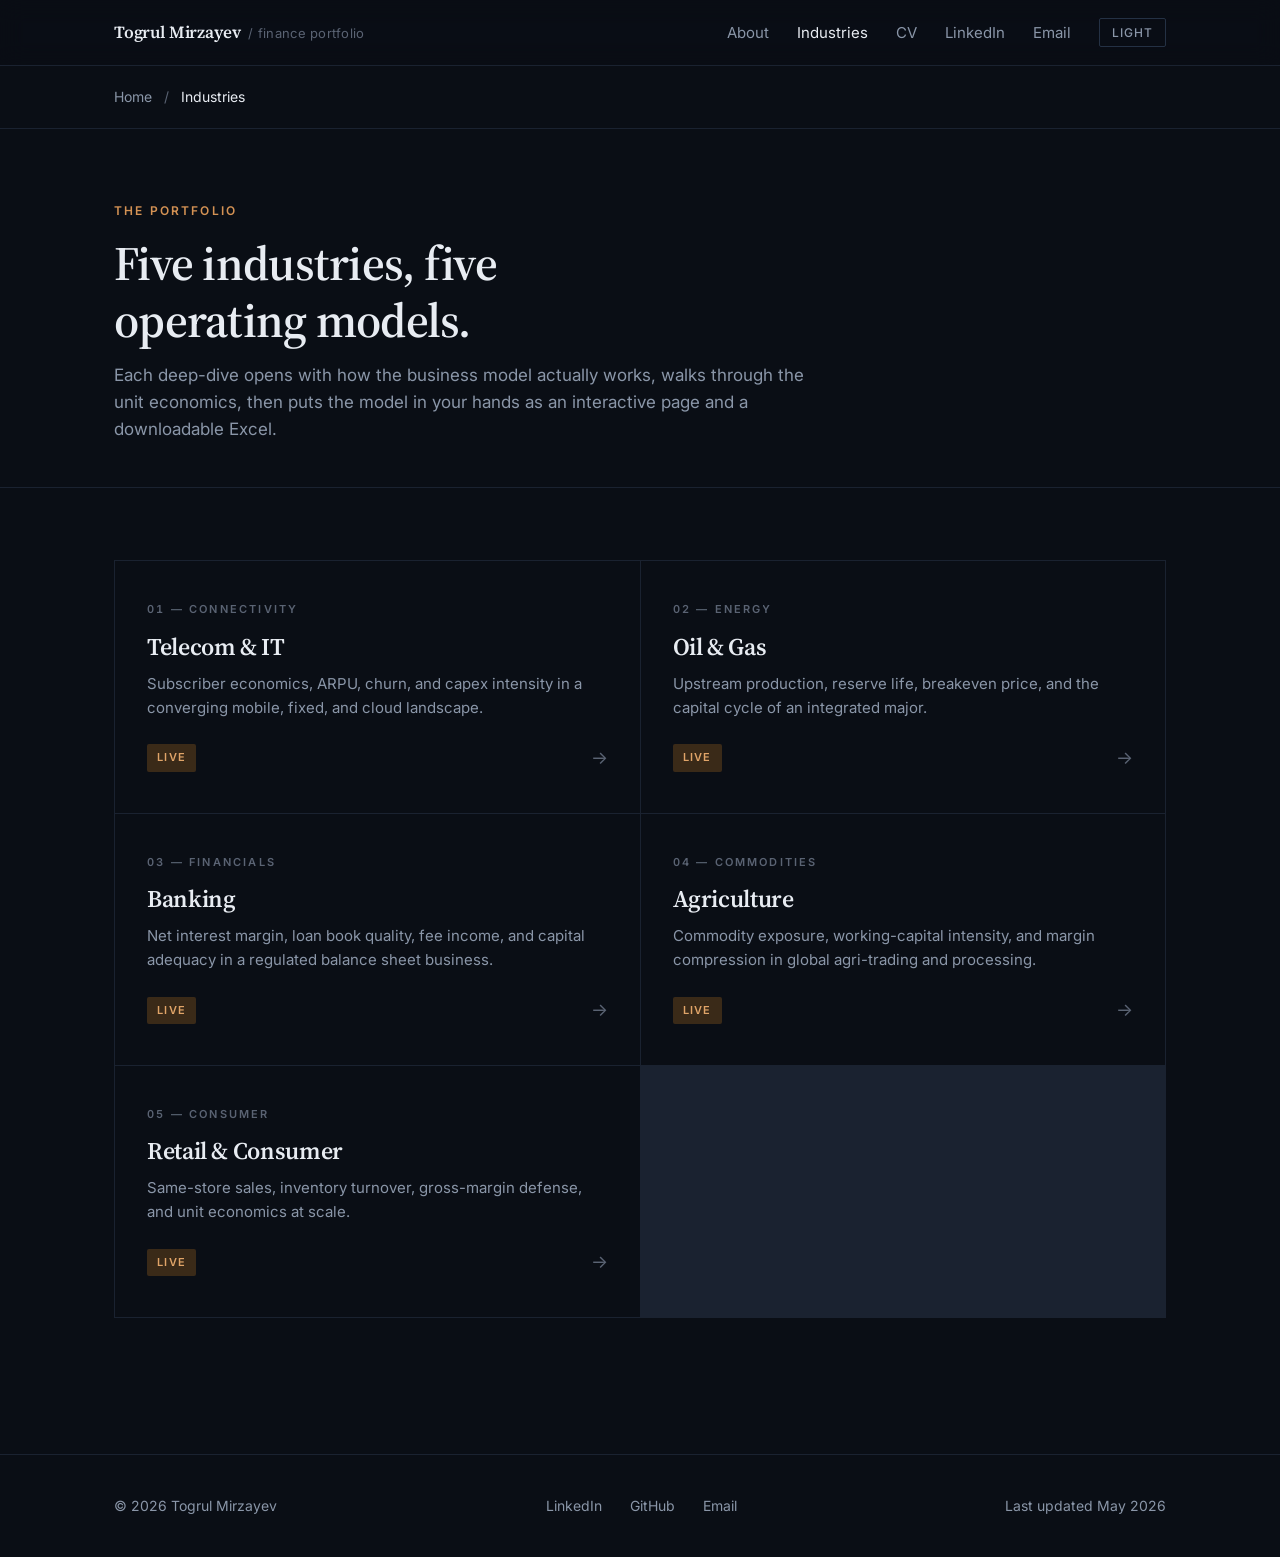
==== commit 3ce5d8e6: "Add Oil & Gas, Banking, Agriculture, Retail deep-dives — all five industries live Phase-1 deep-dives" ====
--- a/industries/index.html
+++ b/industries/index.html
@@ -63,7 +63,7 @@
           <p>Upstream production, reserve life, breakeven price, and the capital cycle of an integrated major.</p>
         </div>
         <div class="card-footer">
-          <span class="status status-progress">In progress</span>
+          <span class="status status-live">Live</span>
           <span class="arrow" aria-hidden="true">&rarr;</span>
         </div>
       </a>
@@ -75,7 +75,7 @@
           <p>Net interest margin, loan book quality, fee income, and capital adequacy in a regulated balance sheet business.</p>
         </div>
         <div class="card-footer">
-          <span class="status status-progress">In progress</span>
+          <span class="status status-live">Live</span>
           <span class="arrow" aria-hidden="true">&rarr;</span>
         </div>
       </a>
@@ -87,7 +87,7 @@
           <p>Commodity exposure, working-capital intensity, and margin compression in global agri-trading and processing.</p>
         </div>
         <div class="card-footer">
-          <span class="status status-progress">In progress</span>
+          <span class="status status-live">Live</span>
           <span class="arrow" aria-hidden="true">&rarr;</span>
         </div>
       </a>
@@ -99,7 +99,7 @@
           <p>Same-store sales, inventory turnover, gross-margin defense, and unit economics at scale.</p>
         </div>
         <div class="card-footer">
-          <span class="status status-progress">In progress</span>
+          <span class="status status-live">Live</span>
           <span class="arrow" aria-hidden="true">&rarr;</span>
         </div>
       </a>
